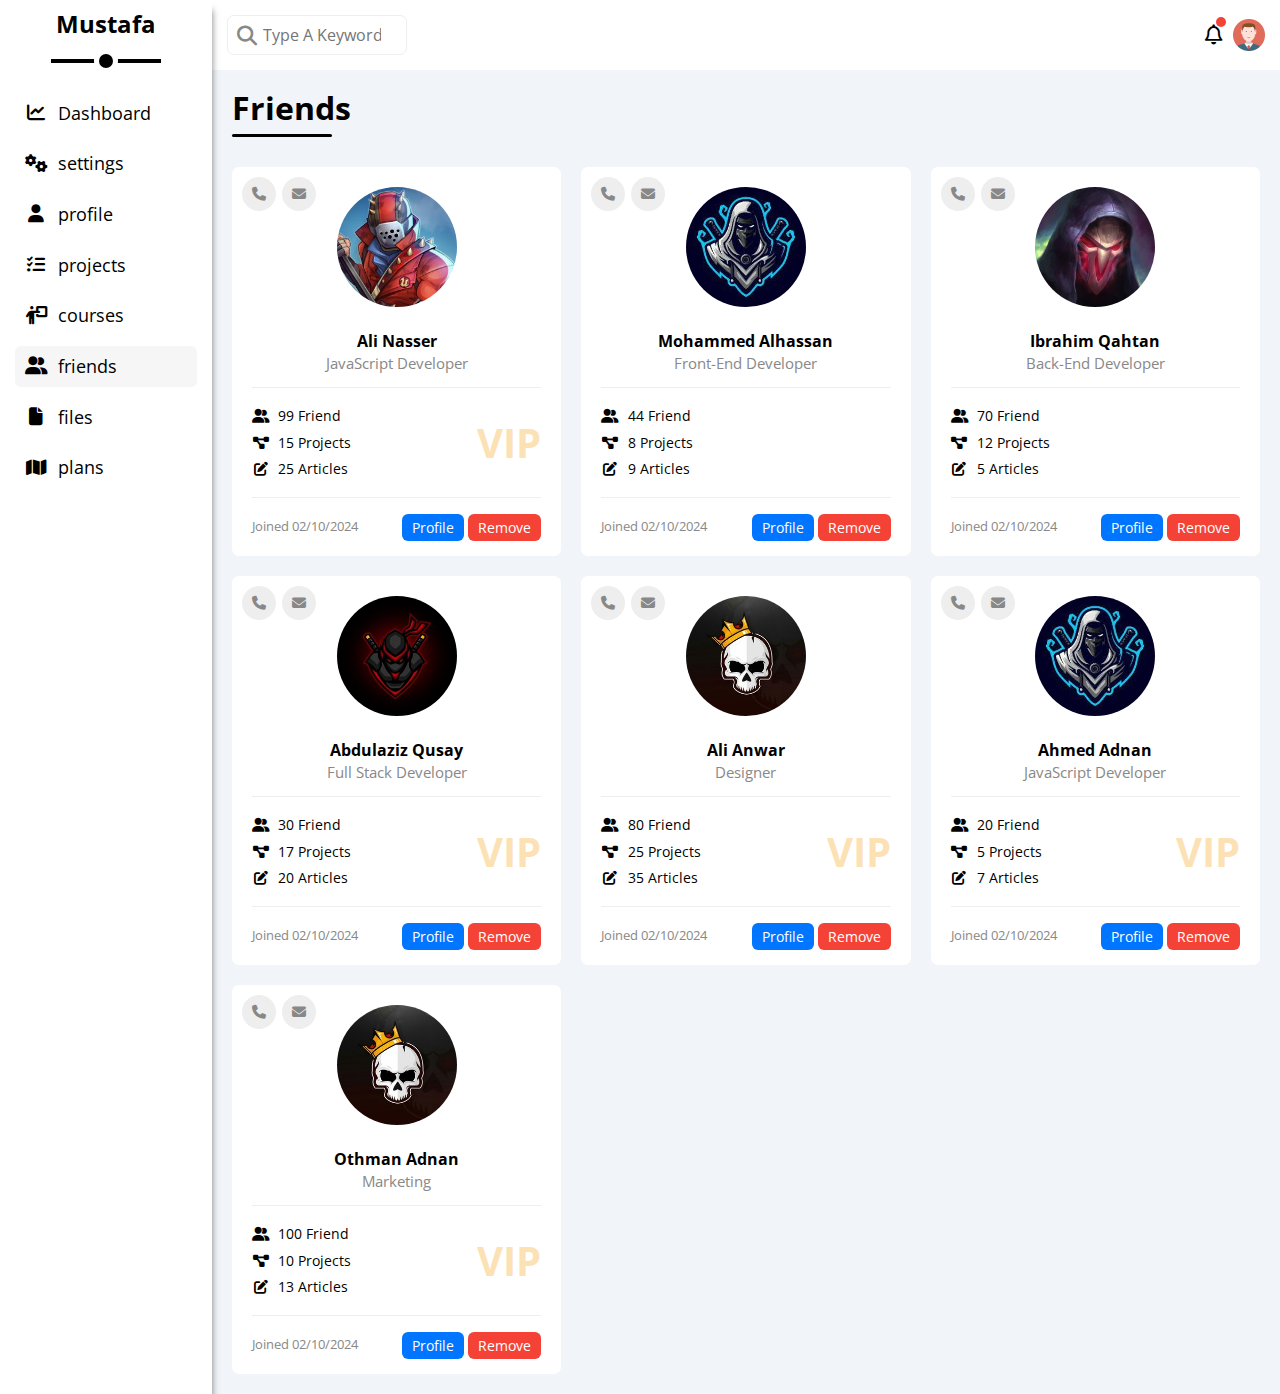
==== friends.html @ cf25caa5 "project's file" ====
<!DOCTYPE html>
<html lang="en">
  <head>
    <meta charset="UTF-8" />
    <meta name="viewport" content="width=device-width, initial-scale=1.0" />
    <!-- Render All Elements Normally -->
    <link rel="stylesheet" href="css/normalize.css" />
    <!-- Font Awesome Library -->
    <link rel="stylesheet" href="css/all.min.css" />
    <!-- Css Framework -->
    <link rel="stylesheet" href="css/framework.css" />
    <!-- Main Css File -->
    <link rel="stylesheet" href="css/main.css" />
    <!-- Google Fonts -->
    <link rel="preconnect" href="https://fonts.googleapis.com" />
    <link rel="preconnect" href="https://fonts.gstatic.com" crossorigin />
    <link
      href="https://fonts.googleapis.com/css2?family=Open+Sans:ital,wght@0,300..800;1,300..800&display=swap"
      rel="stylesheet"
    />
    <title>Friends</title>
  </head>
  <body>
    <div class="page d-flex">
      <aside class="bg-white p-10 p-relative">
        <h2 class="p-relative txt-ali-c mt-0">Mustafa</h2>
        <ul>
          <li>
            <a
              href="index.html"
              class="d-flex ali-it-c fs-14 fc-black rad-6 p-10"
            >
              <i class="fa-solid fa-chart-line fa-fw"></i>
              <span>Dashboard</span>
            </a>
          </li>
          <li>
            <a
              href="settings.html"
              class="d-flex ali-it-c fs-14 fc-black rad-6 p-10"
            >
              <i class="fa-solid fa-gears fa-fw"></i>
              <span>settings</span>
            </a>
          </li>
          <li>
            <a
              href="profile.html"
              class="d-flex ali-it-c fs-14 fc-black rad-6 p-10"
            >
              <i class="fa-solid fa-user fa-fw"></i>
              <span>profile</span>
            </a>
          </li>
          <li>
            <a
              href="projects.html"
              class="d-flex ali-it-c fs-14 fc-black rad-6 p-10"
            >
              <i class="fa-solid fa-list-check fa-fw"></i>
              <span>projects</span>
            </a>
          </li>
          <li>
            <a
              href="courses.html"
              class="d-flex ali-it-c fs-14 fc-black rad-6 p-10"
            >
              <i class="fa-solid fa-person-chalkboard fa-fw"></i>
              <span>courses</span>
            </a>
          </li>
          <li>
            <a
              href="friends.html"
              class="active d-flex ali-it-c fs-14 fc-black rad-6 p-10"
            >
              <i class="fa-solid fa-user-group fa-fw"></i>
              <span>friends</span>
            </a>
          </li>
          <li>
            <a
              href="files.html"
              class="d-flex ali-it-c fs-14 fc-black rad-6 p-10"
            >
              <i class="fa-solid fa-file fa-fw"></i>
              <span>files</span>
            </a>
          </li>
          <li>
            <a
              href="plans.html"
              class="d-flex ali-it-c fs-14 fc-black rad-6 p-10"
            >
              <i class="fa-solid fa-map fa-fw"></i>
              <span>plans</span>
            </a>
          </li>
        </ul>
      </aside>
      <section class="w-full">
        <!-- Start Head -->
        <header class="between-flex p-15 bg-white">
          <div class="search p-relative">
            <input
              class="p-10 bor-rad-7 bor-1-ccc"
              type="search"
              placeholder="Type A Keyword"
            />
          </div>
          <div class="icons d-flex ali-it-c">
            <span class="notification p-relative">
              <i class="fa-regular fa-bell fa-lg"></i>
            </span>
            <img src="images/avatar.png" alt="" />
          </div>
        </header>
        <!-- End Head -->
        <!-- Start Friends -->
        <h1 class="p-relative">Friends</h1>
        <div class="friends d-grid gap-20 m-20">
          <div class="friend p-20 bg-white p-relative bor-rad-7">
            <i
              class="fa-solid fa-phone bg-eee fc-grey p-10 bor-rad-half fs-14"
            ></i>
            <i
              class="fa-solid fa-envelope bg-eee fc-grey p-10 bor-rad-half fs-14"
            ></i>
            <div class="info txt-ali-c">
              <img class="bor-rad-half" src="images/friend-01.jpg" alt="" />
              <h4 class="mb-0">Ali Nasser</h4>
              <p class="mt-5 fs-15 fc-grey">JavaScript Developer</p>
            </div>
            <div class="stats pt-20 pb-20 p-relative">
              <div class="mb-10 fs-14">
                <i class="fa-solid fa-user-group fa-fw mr-5"></i>
                <span>99 Friend</span>
              </div>
              <div class="mb-10 fs-14">
                <i class="fa-solid fa-diagram-project fa-fw mr-5"></i>
                <span>15 Projects</span>
              </div>
              <div class="fs-14">
                <i class="fa-solid fa-pen-to-square fa-fw mr-5"></i>
                <span>25 Articles</span>
              </div>
              <span class="vip fw-bold fc-orange">VIP</span>
            </div>
            <div class="join between-flex pt-20">
              <span class="fs-13 fc-grey">Joined 02/10/2024</span>
              <div>
                <a class="btn-shape-blue" href="">Profile</a>
                <a class="btn-shape-red" href="">Remove</a>
              </div>
            </div>
          </div>
          <div class="friend p-20 bg-white p-relative bor-rad-7">
            <i
              class="fa-solid fa-phone bg-eee fc-grey p-10 bor-rad-half fs-14"
            ></i>
            <i
              class="fa-solid fa-envelope bg-eee fc-grey p-10 bor-rad-half fs-14"
            ></i>
            <div class="info txt-ali-c">
              <img class="bor-rad-half" src="images/friend-02.jpg" alt="" />
              <h4 class="mb-0">Mohammed Alhassan</h4>
              <p class="mt-5 fs-15 fc-grey">Front-End Developer</p>
            </div>
            <div class="stats pt-20 pb-20 p-relative">
              <div class="mb-10 fs-14">
                <i class="fa-solid fa-user-group fa-fw mr-5"></i>
                <span>44 Friend</span>
              </div>
              <div class="mb-10 fs-14">
                <i class="fa-solid fa-diagram-project fa-fw mr-5"></i>
                <span>8 Projects</span>
              </div>
              <div class="fs-14">
                <i class="fa-solid fa-pen-to-square fa-fw mr-5"></i>
                <span>9 Articles</span>
              </div>
            </div>
            <div class="join between-flex pt-20">
              <span class="fs-13 fc-grey">Joined 02/10/2024</span>
              <div>
                <a class="btn-shape-blue" href="">Profile</a>
                <a class="btn-shape-red" href="">Remove</a>
              </div>
            </div>
          </div>
          <div class="friend p-20 bg-white p-relative bor-rad-7">
            <i
              class="fa-solid fa-phone bg-eee fc-grey p-10 bor-rad-half fs-14"
            ></i>
            <i
              class="fa-solid fa-envelope bg-eee fc-grey p-10 bor-rad-half fs-14"
            ></i>
            <div class="info txt-ali-c">
              <img class="bor-rad-half" src="images/friend-03.jpg" alt="" />
              <h4 class="mb-0">Ibrahim Qahtan</h4>
              <p class="mt-5 fs-15 fc-grey">Back-End Developer</p>
            </div>
            <div class="stats pt-20 pb-20 p-relative">
              <div class="mb-10 fs-14">
                <i class="fa-solid fa-user-group fa-fw mr-5"></i>
                <span>70 Friend</span>
              </div>
              <div class="mb-10 fs-14">
                <i class="fa-solid fa-diagram-project fa-fw mr-5"></i>
                <span>12 Projects</span>
              </div>
              <div class="fs-14">
                <i class="fa-solid fa-pen-to-square fa-fw mr-5"></i>
                <span>5 Articles</span>
              </div>
            </div>
            <div class="join between-flex pt-20">
              <span class="fs-13 fc-grey">Joined 02/10/2024</span>
              <div>
                <a class="btn-shape-blue" href="">Profile</a>
                <a class="btn-shape-red" href="">Remove</a>
              </div>
            </div>
          </div>
          <div class="friend p-20 bg-white p-relative bor-rad-7">
            <i
              class="fa-solid fa-phone bg-eee fc-grey p-10 bor-rad-half fs-14"
            ></i>
            <i
              class="fa-solid fa-envelope bg-eee fc-grey p-10 bor-rad-half fs-14"
            ></i>
            <div class="info txt-ali-c">
              <img class="bor-rad-half" src="images/friend-04.jpg" alt="" />
              <h4 class="mb-0">Abdulaziz Qusay</h4>
              <p class="mt-5 fs-15 fc-grey">Full Stack Developer</p>
            </div>
            <div class="stats pt-20 pb-20 p-relative">
              <div class="mb-10 fs-14">
                <i class="fa-solid fa-user-group fa-fw mr-5"></i>
                <span>30 Friend</span>
              </div>
              <div class="mb-10 fs-14">
                <i class="fa-solid fa-diagram-project fa-fw mr-5"></i>
                <span>17 Projects</span>
              </div>
              <div class="fs-14">
                <i class="fa-solid fa-pen-to-square fa-fw mr-5"></i>
                <span>20 Articles</span>
              </div>
              <span class="vip fw-bold fc-orange">VIP</span>
            </div>
            <div class="join between-flex pt-20">
              <span class="fs-13 fc-grey">Joined 02/10/2024</span>
              <div>
                <a class="btn-shape-blue" href="">Profile</a>
                <a class="btn-shape-red" href="">Remove</a>
              </div>
            </div>
          </div>
          <div class="friend p-20 bg-white p-relative bor-rad-7">
            <i
              class="fa-solid fa-phone bg-eee fc-grey p-10 bor-rad-half fs-14"
            ></i>
            <i
              class="fa-solid fa-envelope bg-eee fc-grey p-10 bor-rad-half fs-14"
            ></i>
            <div class="info txt-ali-c">
              <img class="bor-rad-half" src="images/friend-05.jpg" alt="" />
              <h4 class="mb-0">Ali Anwar</h4>
              <p class="mt-5 fs-15 fc-grey">Designer</p>
            </div>
            <div class="stats pt-20 pb-20 p-relative">
              <div class="mb-10 fs-14">
                <i class="fa-solid fa-user-group fa-fw mr-5"></i>
                <span>80 Friend</span>
              </div>
              <div class="mb-10 fs-14">
                <i class="fa-solid fa-diagram-project fa-fw mr-5"></i>
                <span>25 Projects</span>
              </div>
              <div class="fs-14">
                <i class="fa-solid fa-pen-to-square fa-fw mr-5"></i>
                <span>35 Articles</span>
              </div>
              <span class="vip fw-bold fc-orange">VIP</span>
            </div>
            <div class="join between-flex pt-20">
              <span class="fs-13 fc-grey">Joined 02/10/2024</span>
              <div>
                <a class="btn-shape-blue" href="">Profile</a>
                <a class="btn-shape-red" href="">Remove</a>
              </div>
            </div>
          </div>
          <div class="friend p-20 bg-white p-relative bor-rad-7">
            <i
              class="fa-solid fa-phone bg-eee fc-grey p-10 bor-rad-half fs-14"
            ></i>
            <i
              class="fa-solid fa-envelope bg-eee fc-grey p-10 bor-rad-half fs-14"
            ></i>
            <div class="info txt-ali-c">
              <img class="bor-rad-half" src="images/friend-02.jpg" alt="" />
              <h4 class="mb-0">Ahmed Adnan</h4>
              <p class="mt-5 fs-15 fc-grey">JavaScript Developer</p>
            </div>
            <div class="stats pt-20 pb-20 p-relative">
              <div class="mb-10 fs-14">
                <i class="fa-solid fa-user-group fa-fw mr-5"></i>
                <span>20 Friend</span>
              </div>
              <div class="mb-10 fs-14">
                <i class="fa-solid fa-diagram-project fa-fw mr-5"></i>
                <span>5 Projects</span>
              </div>
              <div class="fs-14">
                <i class="fa-solid fa-pen-to-square fa-fw mr-5"></i>
                <span>7 Articles</span>
              </div>
              <span class="vip fw-bold fc-orange">VIP</span>
            </div>
            <div class="join between-flex pt-20">
              <span class="fs-13 fc-grey">Joined 02/10/2024</span>
              <div>
                <a class="btn-shape-blue" href="">Profile</a>
                <a class="btn-shape-red" href="">Remove</a>
              </div>
            </div>
          </div>
          <div class="friend p-20 bg-white p-relative bor-rad-7">
            <i
              class="fa-solid fa-phone bg-eee fc-grey p-10 bor-rad-half fs-14"
            ></i>
            <i
              class="fa-solid fa-envelope bg-eee fc-grey p-10 bor-rad-half fs-14"
            ></i>
            <div class="info txt-ali-c">
              <img class="bor-rad-half" src="images/friend-05.jpg" alt="" />
              <h4 class="mb-0">Othman Adnan</h4>
              <p class="mt-5 fs-15 fc-grey">Marketing</p>
            </div>
            <div class="stats pt-20 pb-20 p-relative">
              <div class="mb-10 fs-14">
                <i class="fa-solid fa-user-group fa-fw mr-5"></i>
                <span>100 Friend</span>
              </div>
              <div class="mb-10 fs-14">
                <i class="fa-solid fa-diagram-project fa-fw mr-5"></i>
                <span>10 Projects</span>
              </div>
              <div class="fs-14">
                <i class="fa-solid fa-pen-to-square fa-fw mr-5"></i>
                <span>13 Articles</span>
              </div>
              <span class="vip fw-bold fc-orange">VIP</span>
            </div>
            <div class="join between-flex pt-20">
              <span class="fs-13 fc-grey">Joined 02/10/2024</span>
              <div>
                <a class="btn-shape-blue" href="">Profile</a>
                <a class="btn-shape-red" href="">Remove</a>
              </div>
            </div>
          </div>
        </div>
        <!-- End Friends -->
      </section>
    </div>
  </body>
</html>
---- css/framework.css ----
/* 
Document For Framework
    - p = padding or position
    - m = margin
    - d = display
    - ali = align
    - it = item
    - c = center
    - txt = text
    - bg = background
    - fs = font-size
    - fc = font-color
    - bor = border
    - rad = radius
    - w = width
    - btn = button
    - f = flex
*/
:root {
  --main-transtion: 0.4s;
  --blue-color: #0075ff;
  --blue-alt-color: #0d69d5;
  --orange-color: #f59e0b;
  --green-color: #22c55e;
  --red-color: #f44336;
  --grey-color: #888;
}
/* Start Box */
.d-flex {
  display: flex;
}
.ali-it-c {
  align-items: center;
}
.space-between {
  justify-content: space-between;
}
.d-grid {
  display: grid;
}
.gap-20 {
  gap: 20px;
}
.d-block {
  display: block;
}
.w-full {
  width: 100%;
}
.w-fit {
  width: fit-content;
}
.h-full {
  height: 100%;
}
.f-wrap {
  flex-wrap: wrap;
}
@media (max-width: 767px) {
  .block-mobile {
    display: block;
  }
  .hide-in-mobile {
    display: none;
  }
}
/* End Box */
/* Start Position */
.p-relative {
  position: relative;
}
.p-absolute {
  position: absolute;
}
/* End Position */
/* Start Padding */
.p-0 {
  padding: 0px;
}
.p-5 {
  padding: 5px;
}
.p-10 {
  padding: 10px;
}
.p-15 {
  padding: 15px;
}
.p-20 {
  padding: 20px;
}
.pt-0 {
  padding-top: 0px;
}
.pt-5 {
  padding-top: 5px;
}
.pt-10 {
  padding-top: 10px;
}
.pt-15 {
  padding-top: 15px;
}
.pt-20 {
  padding-top: 20px;
}
.pr-0 {
  padding-right: 0px;
}
.pr-5 {
  padding-right: 5px;
}
.pr-10 {
  padding-right: 10px;
}
.pr-15 {
  padding-right: 15px;
}
.pr-20 {
  padding-right: 20px;
}
.pb-0 {
  padding-bottom: 0px;
}
.pb-5 {
  padding-bottom: 5px;
}
.pb-10 {
  padding-bottom: 10px;
}
.pb-15 {
  padding-bottom: 15px;
}
.pb-20 {
  padding-bottom: 20px;
}
.pl-0 {
  padding-left: 0px;
}
.pl-5 {
  padding-left: 5px;
}
.pl-10 {
  padding-left: 10px;
}
.pl-15 {
  padding-left: 15px;
}
.pl-20 {
  padding-left: 20px;
}
/* End Padding */
/* Start Margin */
.m-0 {
  margin: 0;
}
.m-5 {
  margin: 5px;
}
.m-10 {
  margin: 10px;
}
.m-15 {
  margin: 15px;
}
.m-20 {
  margin: 20px;
}
.mt-0 {
  margin-top: 0;
}
.mt-5 {
  margin-top: 5px;
}
.mt-10 {
  margin-top: 10px;
}
.mt-15 {
  margin-top: 15px;
}
.mt-20 {
  margin-top: 20px;
}
.mr-0 {
  margin-right: 0;
}
.mr-5 {
  margin-right: 5px;
}
.mr-10 {
  margin-right: 10px;
}
.mr-15 {
  margin-right: 15px;
}
.mr-20 {
  margin-right: 20px;
}
.mb-0 {
  margin-bottom: 0;
}
.mb-5 {
  margin-bottom: 5px;
}
.mb-10 {
  margin-bottom: 10px;
}
.mb-15 {
  margin-bottom: 15px;
}
.mb-20 {
  margin-bottom: 20px;
}
.ml-0 {
  margin-left: 0;
}
.ml-5 {
  margin-left: 5px;
}
.ml-10 {
  margin-left: 10px;
}
.ml-15 {
  margin-left: 15px;
}
.ml-20 {
  margin-left: 20px;
}
/* End Margin */
/* Start Color */
.bg-white {
  background-color: white;
}
.bg-black {
  background-color: black;
}
.bg-eee {
  background-color: #eee;
}
.bg-blue {
  background-color: var(--blue-color);
}
.bg-orange {
  background-color: var(--orange-color);
}
.bg-green {
  background-color: var(--green-color);
}
.bg-red {
  background-color: var(--red-color);
}
/* End Color */
/* Start Font */
.txt-ali-c {
  text-align: center;
}
@media (max-width: 767px) {
  .txt-ali-c-mobile {
    text-align: center;
  }
}
.fs-13 {
  font-size: 13px;
}
.fs-14 {
  font-size: 14px;
}
.fs-15 {
  font-size: 15px;
}
.fs-25 {
  font-size: 25px;
}
.fw-bold {
  font-weight: bold;
}
.fw-normal {
  font-weight: normal;
}
.fc-black {
  color: black;
}
.fc-grey {
  color: var(--grey-color);
}
.fc-white {
  color: white;
}
.fc-blue {
  color: var(--blue-alt-color);
}
.fc-orange {
  color: var(--orange-color);
}
.fc-green {
  color: var(--green-color);
}
.fc-red {
  color: var(--red-color);
}
@media (max-width: 767px) {
  .txt-ali-c-mobile {
    text-align: center;
  }
}
/* End Font */
/* Start Border */
.bor-none {
  border: none;
}
.bor-rad-7 {
  border-radius: 7px;
  -webkit-border-radius: 7px;
  -moz-border-radius: 7px;
  -ms-border-radius: 7px;
  -o-border-radius: 7px;
}
.bor-rad-10 {
  border-radius: 10px;
  -webkit-border-radius: 10px;
  -moz-border-radius: 10px;
  -ms-border-radius: 10px;
  -o-border-radius: 10px;
}
.bor-rad-half {
  border-radius: 50%;
  -webkit-border-radius: 50%;
  -moz-border-radius: 50%;
  -ms-border-radius: 50%;
  -o-border-radius: 50%;
}
/* End Border */
/* Start Components */
.center-flex {
  display: flex;
  align-items: center;
  justify-content: center;
}
.between-flex {
  display: flex;
  align-items: center;
  justify-content: space-between;
}
.btn-shape {
  padding: 5px 10px;
  border-radius: 6px;
  -webkit-border-radius: 6px;
  -moz-border-radius: 6px;
  -ms-border-radius: 6px;
  -o-border-radius: 6px;
}
.btn-shape-blue {
  cursor: pointer;
  padding: 4px 10px;
  background-color: var(--blue-color);
  color: white;
  border: none;
  font-size: 14px;
  border-radius: 6px;
  -webkit-border-radius: 6px;
  -moz-border-radius: 6px;
  -ms-border-radius: 6px;
  -o-border-radius: 6px;
}
.btn-shape-red {
  cursor: pointer;
  padding: 4px 10px;
  background-color: var(--red-color);
  color: white;
  border: none;
  font-size: 14px;
  border-radius: 6px;
  -webkit-border-radius: 6px;
  -moz-border-radius: 6px;
  -ms-border-radius: 6px;
  -o-border-radius: 6px;
}
/* End Components */
---- css/main.css ----
/* Start Variables */
:root {
  --main-transtion: 0.3s;
  --blue-color: #0075ff;
  --blue-alt-color: #0d69d5;
  --orange-color: #f59e0b;
  --green-color: #22c55e;
  --red-color: #f44336;
  --grey-color: #888;
  --main-border: 1px solid #eee;
}
/* End Variables */
/* Start Global Rules */
* {
  -webkit-box-sizing: border-box;
  -moz-box-sizing: border-box;
  box-sizing: border-box;
}
html {
  scroll-behavior: smooth;
}
body {
  font-family: "Open Sans", sans-serif;
}
a {
  text-decoration: none;
}
*:focus {
  outline: none;
}
ul {
  list-style: none;
  padding: 0;
}
.page {
  background-color: #f1f5f9;
  min-height: 100vh;
}
::-webkit-scrollbar {
  width: 12px;
}
::-webkit-scrollbar-track {
  background-color: white;
}
::-webkit-scrollbar-thumb {
  background-color: var(--blue-color);
}
::-webkit-scrollbar-thumb:hover {
  background-color: var(--blue-alt-color);
}
/* End Global Rules */
/* Start Components */
/* End Components */

/* Start Sidebar */
aside {
  box-shadow: 0 10px 7px rgba(0, 0, 0, 0.5);
}
@media (min-width: 768px) {
  aside {
    width: 250px;
    padding: 20px;
  }
  aside > h2 {
    margin-bottom: 50px;
  }
  aside > h2::before,
  aside > h2::after {
    content: "";
    background-color: black;
    position: absolute;
    left: 50%;
    transform: translateX(-50%);
    -webkit-transform: translateX(-50%);
    -moz-transform: translateX(-50%);
    -ms-transform: translateX(-50%);
    -o-transform: translateX(-50%);
  }
  aside > h2::before {
    width: 110px;
    height: 4px;
    bottom: -25px;
  }
  aside > h2::after {
    width: 14px;
    height: 14px;
    border: 5px solid white;
    bottom: -35px;
    border-radius: 50%;
    -webkit-border-radius: 50%;
    -moz-border-radius: 50%;
    -ms-border-radius: 50%;
    -o-border-radius: 50%;
  }
}
@media (max-width: 767px) {
  aside > h2 {
    font-size: 12px;
  }
}
aside ul li {
  padding: 5px;
  transition: var(--main-transtion);
  -webkit-transition: var(--main-transtion);
  -moz-transition: var(--main-transtion);
  -ms-transition: var(--main-transtion);
  -o-transition: var(--main-transtion);
}
aside ul .active {
  background-color: #f6f6f6;
}
aside ul li:hover {
  background-color: #f6f6f6;
}
aside ul .active,
aside ul li:hover {
  border-radius: 6px;
  -webkit-border-radius: 6px;
  -moz-border-radius: 6px;
  -ms-border-radius: 6px;
  -o-border-radius: 6px;
}
@media (min-width: 768px) {
  aside ul li span,
  aside ul li i {
    font-size: 18px;
  }
}
aside ul li span {
  margin-left: 10px;
}
@media (max-width: 767px) {
  aside ul li span {
    display: none;
  }
}
/* End Sidebar */
/* Start Content */
section {
  overflow: hidden;
}
header .search::before {
  font-family: "Font Awesome 6 Free";
  content: "\f002";
  font-weight: 900;
  position: absolute;
  font-size: 20px;
  color: var(--grey-color);
  left: 10px;
  top: 50%;
  transform: translateY(-50%);
  -webkit-transform: translateY(-50%);
  -moz-transform: translateY(-50%);
  -ms-transform: translateY(-50%);
  -o-transform: translateY(-50%);
}
header .search input {
  border: var(--main-border);
  padding-left: 35px;
  width: 180px;
  transition: var(--main-transtion);
  -webkit-transition: var(--main-transtion);
  -moz-transition: var(--main-transtion);
  -ms-transition: var(--main-transtion);
  -o-transition: var(--main-transtion);
}
header .search input:focus {
  width: 210px;
}
header .search input:focus::placeholder {
  opacity: 0;
}
header .icons .notification::before {
  content: "";
  width: 10px;
  height: 10px;
  background-color: var(--red-color);
  top: -9px;
  right: -3px;
  position: absolute;
  border-radius: 50%;
  -webkit-border-radius: 50%;
  -moz-border-radius: 50%;
  -ms-border-radius: 50%;
  -o-border-radius: 50%;
}
header .icons img {
  width: 32px;
  margin-left: 10px;
}
.page h1 {
  margin: 20px 20px 40px;
}
.page h1::before {
  content: "";
  position: absolute;
  width: 100px;
  height: 3px;
  background-color: black;
  bottom: -10px;
  border-radius: 10px;
  -webkit-border-radius: 10px;
  -moz-border-radius: 10px;
  -ms-border-radius: 10px;
  -o-border-radius: 10px;
}
.wrapper {
  grid-template-columns: repeat(auto-fill, minmax(450px, 1fr));
  margin-left: 20px;
  margin-right: 20px;
  margin-bottom: 20px;
}
@media (max-width: 767px) {
  .wrapper {
    grid-template-columns: repeat(auto-fill, minmax(300px, 1fr));
    margin-left: 10px;
    margin-right: 10px;
    margin-bottom: 10px;
    gap: 10px;
  }
}
/* End Content */
/* Start Welcome Widget */
.welcome {
  overflow: hidden;
}
.welcome h2 {
  margin-bottom: 10px;
}
.welcome .intro img {
  width: 200px;
  margin-bottom: -10px;
}
.welcome .body {
  border-top: var(--main-border);
  border-bottom: var(--main-border);
}
.welcome .body > div {
  flex: 1;
}
.welcome .visit {
  margin: 0 15px 15px auto;
  transition: var(--main-transtion);
  -webkit-transition: var(--main-transtion);
  -moz-transition: var(--main-transtion);
  -ms-transition: var(--main-transtion);
  -o-transition: var(--main-transtion);
}
.welcome .visit:hover {
  background-color: var(--blue-alt-color);
}
.welcome .avatar {
  width: 64px;
  border: 3px solid white;
  padding: 2px;
  box-shadow: 0 0 5px #ddd;
  margin-top: -32px;
  margin-bottom: 10px;
  margin-left: 20px;
  border-radius: 50%;
  -webkit-border-radius: 50%;
  -moz-border-radius: 50%;
  -ms-border-radius: 50%;
  -o-border-radius: 50%;
}
@media (max-width: 767px) {
  .welcome .body > div:not(:last-child) {
    margin-bottom: 20px;
  }
  .welcome .avatar {
    position: absolute;
    margin: 0;
    top: 15px;
    right: 15px;
  }
}
/* End Welcome Widget */
/* Start Quick Draft Widget */
.quick-draft textarea {
  resize: none;
  min-height: 130px;
}
.quick-draft .save {
  margin-left: auto;
  transition: var(--main-transtion);
  -webkit-transition: var(--main-transtion);
  -moz-transition: var(--main-transtion);
  -ms-transition: var(--main-transtion);
  -o-transition: var(--main-transtion);
}
.quick-draft .save:hover {
  background-color: var(--blue-alt-color);
}
/* End Quick Draft Widget */
/* Start Targets */
.targets .target-row .icon {
  width: 80px;
  height: 80px;
  margin-right: 15px;
}
.targets .details {
  flex: 1;
}
.targets .details .progress {
  height: 5px;
}
.targets .details .progress > span {
  position: absolute;
  left: 0;
  top: 0;
  height: 100%;
}
.targets .details .progress > span span {
  position: absolute;
  bottom: 16px;
  right: -16px;
  color: white;
  padding: 3px 5px;
  font-size: 12px;
  border-radius: 6px;
  -webkit-border-radius: 6px;
  -moz-border-radius: 6px;
  -ms-border-radius: 6px;
  -o-border-radius: 6px;
}
.targets .details .progress > span span::after {
  content: "";
  border-color: transparent;
  border-width: 5px;
  border-style: solid;
  position: absolute;
  bottom: -10px;
  left: 50%;
  transform: translateX(-50%);
  -webkit-transform: translateX(-50%);
  -moz-transform: translateX(-50%);
  -ms-transform: translateX(-50%);
  -o-transform: translateX(-50%);
}
.targets .details .progress > .money span::after {
  border-top-color: var(--blue-color);
}
.targets .details .progress > .project span::after {
  border-top-color: var(--orange-color);
}
.targets .details .progress > .team span::after {
  border-top-color: var(--green-color);
}
.money .icon,
.money .progress {
  background-color: #0077ff15;
}
.project .icon,
.project .progress {
  background-color: #f4433615;
}
.team .icon,
.team .progress {
  background-color: #22c55e15;
}
/* End Targets */
/* Start Tickets */
.tickets .box {
  width: calc(50% - 10px);
}
@media (max-width: 767px) {
  .tickets .box {
    width: 100%;
  }
}
/* End Tickets */
/* Start Lastest News */
.latest .news-row:not(:last-of-type) {
  margin-bottom: 20px;
  padding-bottom: 20px;
  border-bottom: var(--main-border);
}
.latest .news-row img {
  width: 100px;
  margin-right: 10px;
  border-radius: 6px;
  -webkit-border-radius: 6px;
  -moz-border-radius: 6px;
  -ms-border-radius: 6px;
  -o-border-radius: 6px;
}
.latest .news-row .info {
  flex: 1;
}
@media (max-width: 767px) {
  .latest .news-row .label {
    width: fit-content;
    margin: 10px auto 0;
  }
}
/* End Lastest News */
/* Start Tasks */
.tasks .box:not(:last-of-type) {
  border-bottom: var(--main-border);
}
.tasks .box i {
  cursor: pointer;
  transition: var(--main-transtion);
  -webkit-transition: var(--main-transtion);
  -moz-transition: var(--main-transtion);
  -ms-transition: var(--main-transtion);
  -o-transition: var(--main-transtion);
}
.tasks .box i:hover {
  color: var(--red-color);
}
.tasks .box .done {
  opacity: 0.5;
}
.tasks .box .done h4,
.tasks .box .done p {
  text-decoration: line-through;
}
/* End Tasks */
/* Start Top Searsh Word Widget */
.top-search .box:not(:last-of-type) {
  margin-bottom: 30px;
}
.top-search .box span:first-child {
  font-size: 18px;
}
/* End Top Searsh Word Widget */
/* Start Latest Uploads */
.top-search li:not(:last-of-type) {
  border-bottom: var(--main-border);
}
.top-search img {
  width: 42px;
}
/* End Latest Uploads */
/* Start Last Project Progress Widget */
.last-project ul li:not(:last-of-type) {
  margin-bottom: 30px;
  font-size: 18px;
}
.last-project ul::before {
  content: "";
  position: absolute;
  width: 2px;
  height: 100%;
  background-color: var(--blue-color);
  left: 14px;
}
.last-project ul li::before {
  content: "";
  width: 16px;
  height: 16px;
  border: 2px solid white;
  outline: 2px solid var(--blue-color);
  margin: 0 10px 0 5px;
  background-color: white;
  border-radius: 50%;
  -webkit-border-radius: 50%;
  -moz-border-radius: 50%;
  -ms-border-radius: 50%;
  -o-border-radius: 50%;
  z-index: 1;
}
.last-project ul li.done::before {
  background-color: var(--blue-color);
}
.last-project ul li.current::before {
  animation: change-color 1s infinite alternate;
  -webkit-animation: change-color 1s infinite alternate;
}
.last-project img {
  position: absolute;
  right: 0;
  bottom: 0;
  width: 150px;
  opacity: 0.2;
}
/* End Last Project Progress Widget */
/* Start Reminders Widget */
.reminders ul li:not(:last-of-type) {
  margin-bottom: 28px;
}
.reminders ul li div {
  border-left-width: 2px;
  border-left-style: solid;
  padding-left: 15px;
}
.reminders ul li::before {
  content: "";
  width: 14px;
  height: 14px;
  margin-right: 15px;
  border-radius: 50%;
  -webkit-border-radius: 50%;
  -moz-border-radius: 50%;
  -ms-border-radius: 50%;
  -o-border-radius: 50%;
}
.reminders ul li.blue div {
  border-color: var(--blue-color);
}
.reminders ul li.blue::before {
  background-color: var(--blue-color);
}
.reminders ul li.green div {
  border-color: var(--green-color);
}
.reminders ul li.green::before {
  background-color: var(--green-color);
}
.reminders ul li.orange div {
  border-color: var(--orange-color);
}
.reminders ul li.orange::before {
  background-color: var(--orange-color);
}
.reminders ul li.red div {
  border-color: var(--red-color);
}
.reminders ul li.red::before {
  background-color: var(--red-color);
}
/* End Reminders Widget */
/* Start Latest Post */
.latest-post .top img {
  width: 55px;
}
.latest-post p {
  border-top: var(--main-border);
  border-bottom: var(--main-border);
}
/* End Latest Post */
/* Start Social Media Stats */
.social-media .box {
  text-transform: capitalize;
}
.social-media .box i {
  position: absolute;
  width: 50px;
  left: 0;
  transition: var(--main-transtion);
  -webkit-transition: var(--main-transtion);
  -moz-transition: var(--main-transtion);
  -ms-transition: var(--main-transtion);
  -o-transition: var(--main-transtion);
}
.social-media .box i:hover {
  transform: rotate(5deg);
  -webkit-transform: rotate(5deg);
  -moz-transform: rotate(5deg);
  -ms-transform: rotate(5deg);
  -o-transform: rotate(5deg);
}
.social-media .box span {
  padding-left: 70px;
}
.social-media .x-twitter {
  background-color: #14171a30;
  color: #14171a;
}
.social-media .x-twitter i,
.social-media .x-twitter a {
  background-color: #14171a;
}
.social-media .facebook {
  background-color: #1877f230;
  color: #1877f2;
}
.social-media .facebook i,
.social-media .facebook a {
  background-color: #1877f2;
}
.social-media .linked-in {
  background-color: #0a66c230;
  color: #0a66c2;
}
.social-media .linked-in i,
.social-media .linked-in a {
  background-color: #0a66c2;
}
.social-media .youtube {
  background-color: #ff000030;
  color: #ff0000;
}
.social-media .youtube i,
.social-media .youtube a {
  background-color: #ff0000;
}
/* End Social Media Stats */
/* Start Projects Table */
.projects .responsive-table {
  overflow-x: auto; /* حتى في الشاشات الصغيرة يتم اضافة سكرول حتى ما يخرب شكل الجدول*/
}
.projects table {
  min-width: 900px;
  border-spacing: 0;
}
.projects thead td {
  background-color: #eee;
  font-weight: bold;
}
.projects table td {
  padding: 15px;
}
.projects tbody td {
  border-bottom: var(--main-border);
  border-left: var(--main-border);
  transition: var(--main-transtion);
  -webkit-transition: var(--main-transtion);
  -moz-transition: var(--main-transtion);
  -ms-transition: var(--main-transtion);
  -o-transition: var(--main-transtion);
}
.projects tbody tr:hover td {
  background-color: #faf7f7;
}
.projects table tbody tr td:last-child {
  border-right: var(--main-border);
}
.projects tbody img {
  width: 32px;
  height: 32px;
  padding: 2px;
  background-color: white;
  border-radius: 50%;
  -webkit-border-radius: 50%;
  -moz-border-radius: 50%;
  -ms-border-radius: 50%;
  -o-border-radius: 50%;
}
.projects tbody img:not(:first-child) {
  margin-left: -20px;
}
.projects table .label {
  font-size: 13px;
}
/* End Projects Table */
/* Start Settings */
.settings-page {
  grid-template-columns: repeat(auto-fill, minmax(450px, 1fr));
  margin-left: 20px;
  margin-right: 20px;
  margin-bottom: 20px;
}
@media (max-width: 767px) {
  .settings-page {
    grid-template-columns: minmax(150px, 1fr);
    margin-left: 10px;
    margin-right: 10px;
    margin-bottom: 10px;
    gap: 10;
  }
}
.toggle-checkbox {
  appearance: none;
  display: none;
}
.toggle-switch {
  background-color: #ccc;
  height: 32px;
  width: 78px;
  cursor: pointer;
  position: relative;
  border-radius: 16px;
  -webkit-border-radius: 16px;
  -moz-border-radius: 16px;
  -ms-border-radius: 16px;
  -o-border-radius: 16px;
  transition: var(--main-transtion);
  -webkit-transition: var(--main-transtion);
  -moz-transition: var(--main-transtion);
  -ms-transition: var(--main-transtion);
  -o-transition: var(--main-transtion);
}
.toggle-switch::before {
  font-family: "Font Awesome 6 Free";
  content: "\f00d";
  position: absolute;
  font-weight: 900;
  color: #ccc;
  background-color: white;
  left: 4px;
  top: 50%;
  display: flex;
  justify-content: center;
  align-items: center;
  transform: translateY(-50%);
  width: 24px;
  height: 24px;
  border-radius: 50%;
  -webkit-border-radius: 50%;
  -moz-border-radius: 50%;
  -ms-border-radius: 50%;
  -o-border-radius: 50%;
  -webkit-transform: translateY(-50%);
  -moz-transform: translateY(-50%);
  -ms-transform: translateY(-50%);
  -o-transform: translateY(-50%);
  transition: var(--main-transtion);
  -webkit-transition: var(--main-transtion);
  -moz-transition: var(--main-transtion);
  -ms-transition: var(--main-transtion);
  -o-transition: var(--main-transtion);
}
.toggle-checkbox:checked + .toggle-switch {
  background-color: var(--blue-color);
}
.toggle-checkbox:checked + .toggle-switch::before {
  left: 50px;
  content: "\f00c";
  color: var(--blue-color);
}
/* End Settings */
/* Start Settings Control */
.settings-control textarea {
  resize: none;
  height: 150px;
  border: var(--main-border);
}
/* End Settings Control */
/* Start General Info */
.general input {
  border: var(--main-border);
}
.general .email input {
  display: inline-flex;
  width: calc(100% - 70px);
}
.general .email :disabled {
  cursor: no-drop;
  background-color: #f0f4f8;
}
.general .email input::placeholder {
  color: #999;
}
/* End General Info */
/* Start Security Info */
.security > div:not(:last-child) {
  border-bottom: var(--main-border);
}
.security > div > a {
  cursor: pointer;
  transition: var(--main-transtion);
  -webkit-transition: var(--main-transtion);
  -moz-transition: var(--main-transtion);
  -ms-transition: var(--main-transtion);
  -o-transition: var(--main-transtion);
}
.security > div:first-of-type > a:hover {
  background-color: var(--blue-alt-color);
}
/* End Security Info */
/* Start Social media Info */
.social-account i {
  background-color: #f6f6f6;
  width: 40px;
  height: 40px;
  border: var(--main-border);
  border-right: none;
  border-radius: 6px 0 0 6px;
  -webkit-border-radius: 6px 0 0 6px;
  -moz-border-radius: 6px 0 0 6px;
  -ms-border-radius: 6px 0 0 6px;
  -o-border-radius: 6px 0 0 6px;
  transition: var(--main-transtion);
  -webkit-transition: var(--main-transtion);
  -moz-transition: var(--main-transtion);
  -ms-transition: var(--main-transtion);
  -o-transition: var(--main-transtion);
}
.social-account input {
  border: var(--main-border);
  height: 40px;
  border-radius: 0 6px 6px 0;
  -webkit-border-radius: 0 6px 6px 0;
  -moz-border-radius: 0 6px 6px 0;
  -ms-border-radius: 0 6px 6px 0;
  -o-border-radius: 0 6px 6px 0;
}
.social-account > div:focus-within i {
  color: black;
}
/* End Social media Info */
/* Start Widgets Control */
.widgets-control .control input[type="checkbox"] {
  appearance: none;
}
.widgets-control .control label {
  padding-left: 30px;
  cursor: pointer;
  position: relative;
}
.widgets-control .control label::before,
.widgets-control .control label::after {
  position: absolute;
  left: 0;
  top: 50%;
  margin-top: -9px;
  border-radius: 4px;
  -webkit-border-radius: 4px;
  -moz-border-radius: 4px;
  -ms-border-radius: 4px;
  -o-border-radius: 4px;
}

.widgets-control .control label::before {
  content: "";
  width: 14px;
  height: 14px;
  border: 2px solid var(--grey-color);
}
.widgets-control .control label:hover::before {
  border-color: var(--blue-alt-color);
}
.widgets-control .control label::after {
  font-family: "Font Awesome 6 Free";
  content: "\f00c";
  font-weight: 900;
  background-color: var(--blue-color);
  color: white;
  font-size: 12px;
  width: 18px;
  height: 18px;
  display: flex;
  justify-content: center;
  align-items: center;
  transform: scale(0) rotate(360deg);
  -webkit-transform: scale(0) rotate(360deg);
  -moz-transform: scale(0) rotate(360deg);
  -ms-transform: scale(0) rotate(360deg);
  -o-transform: scale(0) rotate(360deg);
  transition: var(--main-transtion);
  -webkit-transition: var(--main-transtion);
  -moz-transition: var(--main-transtion);
  -ms-transition: var(--main-transtion);
  -o-transition: var(--main-transtion);
}
.widgets-control .control input[type="checkbox"]:checked + label::after {
  transform: scale(1);
  -webkit-transform: scale(1);
  -moz-transform: scale(1);
  -ms-transform: scale(1);
  -o-transform: scale(1);
}
/* End Widgets Control */
/* Start Backup Widget */
.backup input[type="radio"] {
  appearance: none;
}
.backup .date label {
  padding-left: 30px;
  cursor: pointer;
  position: relative;
}
.backup .date label::before,
.backup .date label::after {
  content: "";
  position: absolute;
  border-radius: 50%;
  -webkit-border-radius: 50%;
  -moz-border-radius: 50%;
  -ms-border-radius: 50%;
  -o-border-radius: 50%;
}
.backup .date label::before {
  width: 18px;
  height: 18px;
  border: 2px solid var(--grey-color);
  left: 0;
  top: 50%;
  margin-top: -11px;
}
.backup .date label::after {
  width: 12px;
  height: 12px;
  background-color: var(--blue-color);
  left: 5px;
  top: 4px;
  transform: scale(0);
  transition: var(--main-transtion);
  -webkit-transition: var(--main-transtion);
  -moz-transition: var(--main-transtion);
  -ms-transition: var(--main-transtion);
  -o-transition: var(--main-transtion);
  -webkit-transform: scale(0);
  -moz-transform: scale(0);
  -ms-transform: scale(0);
  -o-transform: scale(0);
}
.backup .date input[type="radio"]:checked + label::before {
  border-color: var(--blue-color);
}
.backup .date input[type="radio"]:checked + label::after {
  transform: scale(1);
  -webkit-transform: scale(1);
  -moz-transform: scale(1);
  -ms-transform: scale(1);
  -o-transform: scale(1);
}
.backup .servers {
  border-top: var(--main-border);
  padding-top: 10px;
}
@media (max-width: 767px) {
  .backup .servers {
    flex-wrap: wrap;
  }
}
.backup .servers .server {
  border: 2px solid #eee;
  position: relative;
}
.backup .servers .server label {
  cursor: pointer;
}
.backup .servers input[type="radio"]:checked + .server {
  border-color: var(--blue-color);
  color: var(--blue-color);
}
/* End Backup Widget */
/* Start Overview */
@media (max-width: 767px) {
  .profile-page {
    margin-right: 10px;
    margin-left: 10px;
  }
  .profile-page .overview {
    flex-direction: column;
  }
}
.profile-page .avatar-box {
  width: 300px;
}
@media (min-width: 767px) {
  .profile-page .avatar-box {
    border-right: var(--main-border);
  }
}
.profile-page .avatar-box > img {
  width: 100px;
  height: 100px;
}
.profile-page .avatar-box .level {
  width: 60%;
  height: 10px;
  overflow: hidden;
  margin: auto;
}
.profile-page .avatar-box .level span {
  position: absolute;
  background-color: var(--blue-color);
  left: 0;
  top: 0;
  height: inherit;
  border-radius: 7px;
  -webkit-border-radius: 7px;
  -moz-border-radius: 7px;
  -ms-border-radius: 7px;
  -o-border-radius: 7px;
}
.profile-page .info-box .box {
  flex-wrap: wrap;
  border-bottom: var(--main-border);
  transition: var(--main-transtion);
  -webkit-transition: var(--main-transtion);
  -moz-transition: var(--main-transtion);
  -ms-transition: var(--main-transtion);
  -o-transition: var(--main-transtion);
}
.profile-page .info-box .box:hover {
  background-color: #f6f6f9;
}
.profile-page .info-box .box > div {
  min-width: 220px;
}
@media (max-width: 767px) {
  .profile-page .info-box .box {
    display: flex;
    justify-content: center;
  }
  .profile-page .info-box .box label {
    display: flex;
    justify-content: center;
  }
}
.profile-page .overview .toggle-switch {
  font-size: 12px;
  height: 20px;
  width: 90px;
  border-radius: 10px;
  -webkit-border-radius: 10px;
  -moz-border-radius: 10px;
  -ms-border-radius: 10px;
  -o-border-radius: 10px;
}
.profile-page .overview .toggle-switch::before {
  width: 14px;
  height: 14px;
}
.profile-page .overview .toggle-checkbox:checked + .toggle-switch::before {
  left: 72px;
}
/* End Overview */
/* Start Other Data */
@media (max-width: 767px) {
  .other-data {
    flex-direction: column;
  }
}
.other-data .skills-card ul li:not(:last-child) {
  border-bottom: var(--main-border);
}
.other-data .skills-card ul li span {
  display: inline-flex;
  background-color: #eee;
  padding: 5px 10px;
  border-radius: 6px;
  -webkit-border-radius: 6px;
  -moz-border-radius: 6px;
  -ms-border-radius: 6px;
  -o-border-radius: 6px;
}
.other-data .skills-card ul li span:not(:last-child) {
  margin-right: 5px;
}
.other-data .activities {
  flex-grow: 2;
}
.other-data .activities .activity:not(:last-of-type) {
  border-bottom: var(--main-border);
}
.other-data .activities .activity img {
  width: 64px;
  height: 64px;
}
@media (min-width: 768px) {
  .other-data .activities .activity .date {
    margin-left: auto;
    text-align: center;
  }
  .other-data .activities .activity img {
    margin-right: 10px;
  }
}
@media (max-width: 767px) {
  .other-data .activities .activity {
    flex-direction: column;
  }
  .other-data .activities .activity img {
    margin-bottom: 5px;
  }
  .other-data .activities .activity .date {
    margin-top: 10px;
  }
}
/* End Other Data */
/* Start Projects */
.projects-page {
  grid-template-columns: repeat(auto-fill, minmax(450px, 1fr));
}
@media (max-width: 767px) {
  .projects-page {
    grid-template-columns: repeat(auto-fill, minmax(300px, 1fr));
    margin-left: 10px;
    margin-right: 10px;
    margin-bottom: 10px;
    gap: 10px;
  }
}
.projects-page .project > span {
  position: absolute;
  right: 10px;
  top: 10px;
}
.projects-page .project .team {
  border-bottom: var(--main-border);
  justify-content: center;
}
.projects-page .project .team img {
  width: 42px;
  height: 42px;
  border-radius: 50%;
  -webkit-border-radius: 50%;
  -moz-border-radius: 50%;
  -ms-border-radius: 50%;
  -o-border-radius: 50%;
}
.projects-page .project .team a:hover {
  position: relative;
}
.projects-page .project .team a:not(:first-child) {
  margin-left: -20px;
}
.projects-page .project .team a img {
  border: 2px solid white;
}
.projects-page .project .techs {
  border-bottom: var(--main-border);
  flex-wrap: wrap;
  justify-content: center;
}
.projects-page .project .info .prog {
  width: 60%;
  height: 10px;
  overflow: hidden;
}
.projects-page .project .info .prog span {
  position: absolute;
  height: inherit;
}
/* End Projects */
/* Start Courses */
.courses {
  grid-template-columns: repeat(auto-fill, minmax(320px, 1fr));
}
@media (max-width: 767px) {
  .courses {
    grid-template-columns: repeat(auto-fill, minmax(300px, 1fr));
    margin-left: 10px;
    margin-right: 10px;
    margin-bottom: 10px;
    gap: 10px;
  }
}
.courses .course {
  overflow: hidden;
}
.courses .course img:nth-child(1) {
  width: 62px;
  height: 62px;
  position: absolute;
  left: 15px;
  top: 15px;
  border: 2px solid white;
}
.courses .course img:nth-child(2) {
  width: 100%;
}
.courses .course .info {
  border-bottom: var(--main-border);
}
.courses .course .info p {
  line-height: 1.6;
}
.courses .course .info a {
  position: absolute;
  bottom: -12px;
  left: 50%;
  transform: translateX(-50%);
  -webkit-transform: translateX(-50%);
  -moz-transform: translateX(-50%);
  -ms-transform: translateX(-50%);
  -o-transform: translateX(-50%);
}
/* End Courses */
/* Start Friends */
.friends {
  grid-template-columns: repeat(auto-fill, minmax(320px, 1fr));
}
@media (max-width: 767px) {
  .friends {
    grid-template-columns: repeat(auto-fill, minmax(300px, 1fr));
    margin-left: 10px;
    margin-right: 10px;
    margin-bottom: 10px;
    gap: 10px;
  }
}
.friends .friend > i {
  position: absolute;
  top: 10px;
  cursor: pointer;
  transition: var(--main-transtion);
  -webkit-transition: var(--main-transtion);
  -moz-transition: var(--main-transtion);
  -ms-transition: var(--main-transtion);
  -o-transition: var(--main-transtion);
}
.friends .friend > i:hover {
  color: white;
  background-color: var(--blue-color);
}
.friends .friend > i:nth-child(1) {
  left: 10px;
}
.friends .friend > i:nth-child(2) {
  left: 50px;
}
.friends .friend .info,
.friends .friend .stats {
  border-bottom: var(--main-border);
}
.friends .friend .info img {
  width: 120px;
  height: 120px;
}
.friends .stats .vip {
  position: absolute;
  right: 0;
  font-size: 40px;
  opacity: 0.3;
  top: 50%;
  transform: translateY(-50%);
  -webkit-transform: translateY(-50%);
  -moz-transform: translateY(-50%);
  -ms-transform: translateY(-50%);
  -o-transform: translateY(-50%);
}
/* End Friends */
/* Start Files */
.files-page {
  align-items: flex-start; /* راح يمنع العناصر من التمدد الي ما له داعي */
  flex-direction: row-reverse; /* يقوم بتبديل مكان القائمة مال احصائات بالعناصر الي بصفها */
}
@media (max-width: 767px) {
  .files-page {
    flex-direction: column;
    align-items: normal; /* جرب تحذفها وشوف شراح يصير بالتصميم في الموبايل */
  }
}
.files-page .files-stats .box {
  border: var(--main-border);
  min-width: 250px;
}
.files-page .files-stats .box .icon {
  width: 40px;
  height: 40px;
}
.files-page .files-stats .box .blue {
  background-color: #0077ff20;
}
.files-page .files-stats .box .green {
  background-color: #22c55e20;
}
.files-page .files-stats .box .orange {
  background-color: #f59e0b20;
}
.files-page .files-stats .box .red {
  background-color: #f4433620;
}
.files-page .files-stats .box .size {
  margin-left: auto;
}
.files-page .files-stats .upload {
  margin: 10px auto 0;
  padding: 10px 15px;
}
.files-page .files-stats .upload:hover {
  background-color: var(--blue-alt-color);
}
.files-page .files-stats .upload:hover i {
  animation: go-up 0.8s infinite;
  -webkit-animation: go-up 0.8s infinite;
}
.files-page .files {
  grid-template-columns: repeat(auto-fill, minmax(200px, 1fr));
}
.files-page .files {
  flex: 1;
}
.files-page .files .box .download {
  position: absolute;
  cursor: pointer;
  top: 10px;
  left: 10px;
}
.files-page .files .box .download:hover {
  color: var(--blue-color);
}
.files-page .files .box img {
  width: 60px;
  transition: var(--main-transtion);
  -webkit-transition: var(--main-transtion);
  -moz-transition: var(--main-transtion);
  -ms-transition: var(--main-transtion);
  -o-transition: var(--main-transtion);
}
.files-page .files .box:hover img {
  transform: rotate(5deg);
  -webkit-transform: rotate(5deg);
  -moz-transform: rotate(5deg);
  -ms-transform: rotate(5deg);
  -o-transform: rotate(5deg);
}
.files-page .files .box .info {
  border-top: var(--main-border);
}
/* End Files */
/* Start Plans */
.plans-page {
  grid-template-columns: repeat(auto-fill, minmax(400px, 1fr));
}
@media (max-width: 767px) {
  .plans-page {
    grid-template-columns: repeat(auto-fill, minmax(300px, 1fr));
    margin-left: 10px;
    margin-right: 10px;
    margin-bottom: 10px;
    gap: 10px;
  }
}
.plans-page .plan .price {
  border: 4px solid white;
  outline: 4px solid transparent;
}
.plans-page .plan .price.green {
  outline-color: var(--green-color);
}
.plans-page .plan .price.orange {
  outline-color: var(--orange-color);
}
.plans-page .plan .price.blue {
  outline-color: var(--blue-color);
}
.plans-page .plan .price span {
  font-size: 40px;
}
.plans-page .plan .price span .dollar {
  font-size: 25px;
  position: absolute;
  left: -15px;
  top: 0;
}
.plans-page .plan ul li {
  border-bottom: var(--main-border);
  position: relative;
}
.plans-page .plan ul li::before {
  font-family: "Font Awesome 6 Free";
  font-weight: 900;
  margin-right: 10px;
}
.plans-page .plan ul li.correct::before {
  color: var(--green-color);
  content: "\f00c";
}
.plans-page .plan ul li.miss::before {
  color: var(--red-color);
  content: "\f00d";
}
.plans-page .plan ul li::after {
  font-family: "Font Awesome 6 Free";
  content: "\f05a";
  font-weight: 900;
  color: var(--grey-color);
  position: absolute;
  right: 0;
  cursor: pointer;
}
/* Start Plans */
/* Start Animation */
@keyframes change-color {
  from {
    background-color: var(--blue-color);
  }
  to {
    background-color: white;
  }
}
@keyframes go-up {
  0%,
  100% {
    transform: translateY(0);
    -webkit-transform: translateY(0);
    -moz-transform: translateY(0);
    -ms-transform: translateY(0);
    -o-transform: translateY(0);
  }
  50% {
    transform: translateY(-5px);
    -webkit-transform: translateY(-5px);
    -moz-transform: translateY(-5px);
    -ms-transform: translateY(-5px);
    -o-transform: translateY(-5px);
  }
}
/* End Animation */
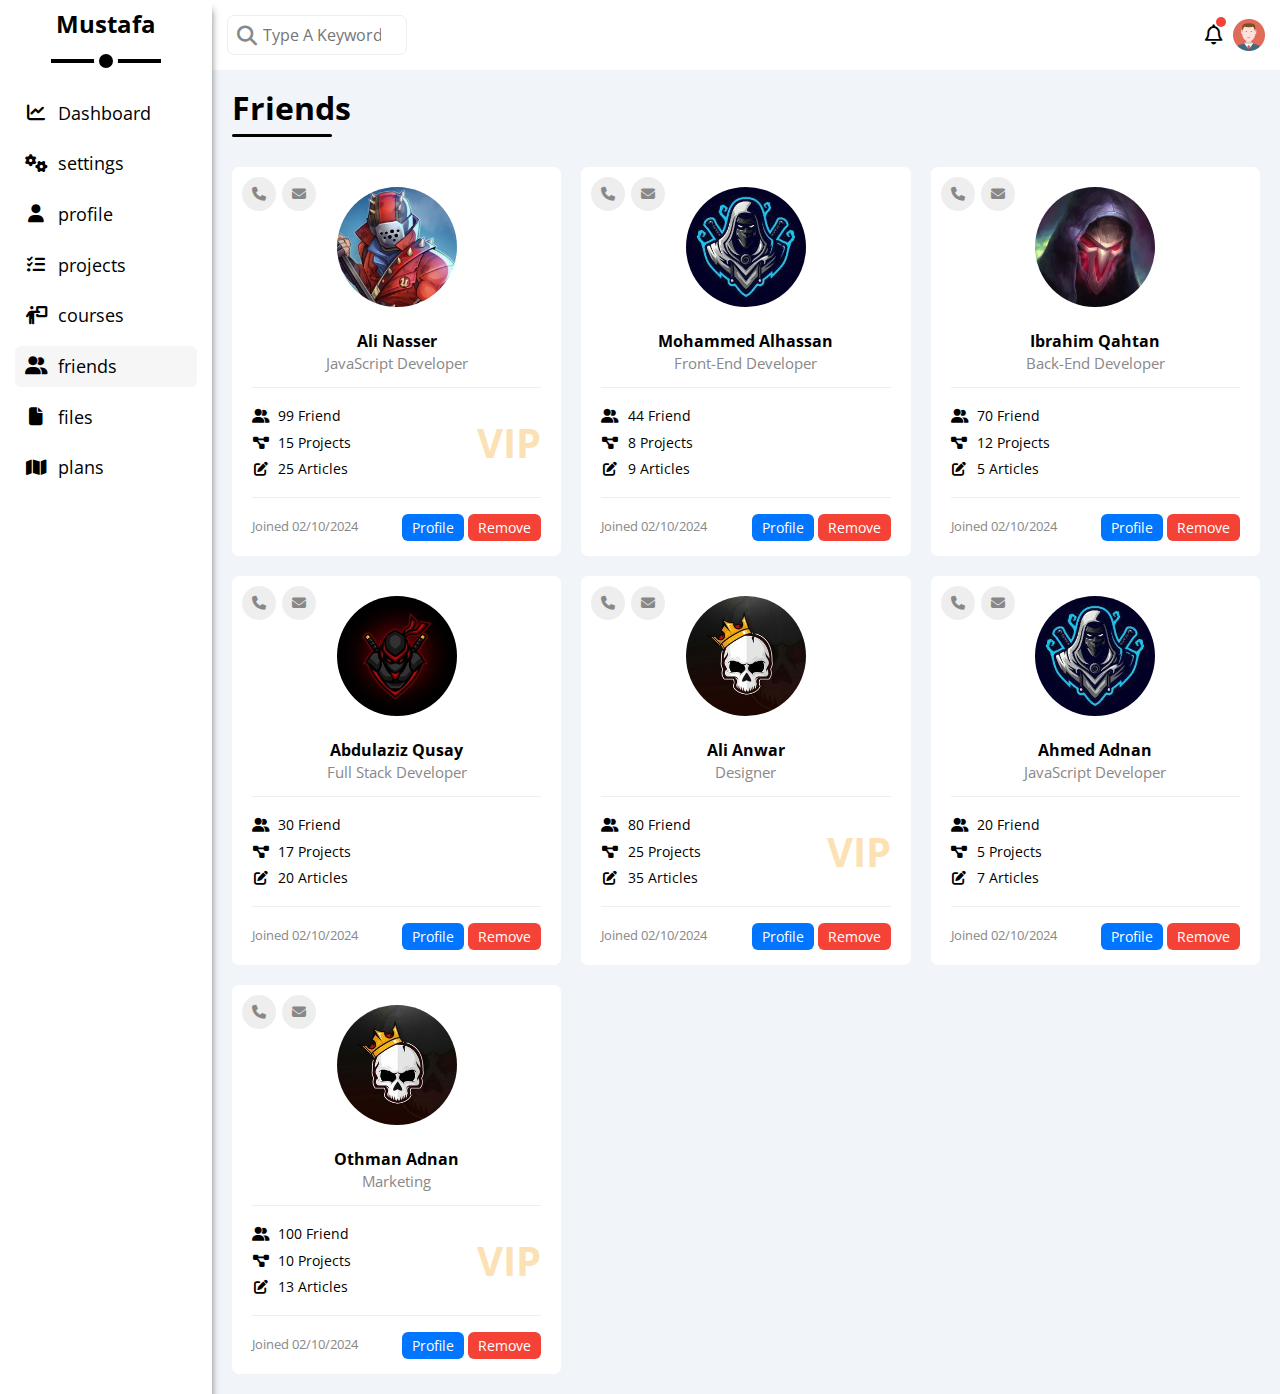
==== commit cd555469: "Correct some errors" ====
--- a/friends.html
+++ b/friends.html
@@ -248,7 +248,6 @@
                 <i class="fa-solid fa-pen-to-square fa-fw mr-5"></i>
                 <span>20 Articles</span>
               </div>
-              <span class="vip fw-bold fc-orange">VIP</span>
             </div>
             <div class="join between-flex pt-20">
               <span class="fs-13 fc-grey">Joined 02/10/2024</span>
@@ -318,7 +317,6 @@
                 <i class="fa-solid fa-pen-to-square fa-fw mr-5"></i>
                 <span>7 Articles</span>
               </div>
-              <span class="vip fw-bold fc-orange">VIP</span>
             </div>
             <div class="join between-flex pt-20">
               <span class="fs-13 fc-grey">Joined 02/10/2024</span>
--- a/css/main.css
+++ b/css/main.css
@@ -362,6 +362,7 @@
 /* Start Tickets */
 .tickets .box {
   width: calc(50% - 10px);
+  border: var(--main-border);
 }
 @media (max-width: 767px) {
   .tickets .box {
@@ -875,7 +876,7 @@
   height: 12px;
   background-color: var(--blue-color);
   left: 5px;
-  top: 4px;
+  top: 3px;
   transform: scale(0);
   transition: var(--main-transtion);
   -webkit-transition: var(--main-transtion);
